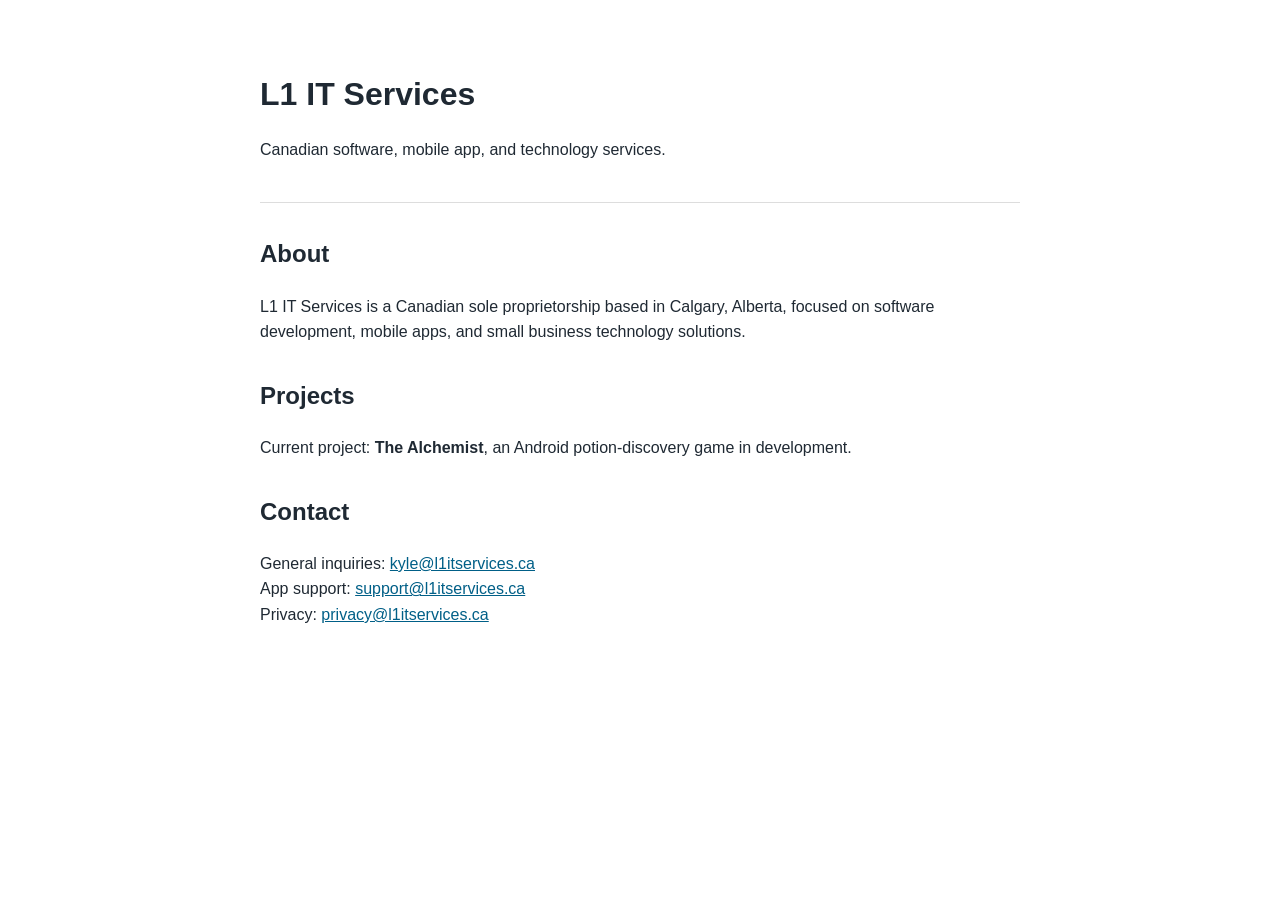
==== index.html @ acfe8d85 "Update index.html" ====
<!doctype html>
<html lang="en">
<head>
  <meta charset="utf-8">
  <meta name="viewport" content="width=device-width, initial-scale=1">
  <title>L1 IT Services</title>
  <meta name="description" content="L1 IT Services is a Canadian software and mobile app development business based in Calgary, Alberta.">
  <style>
    body {
      font-family: Arial, sans-serif;
      max-width: 760px;
      margin: 0 auto;
      padding: 48px 20px;
      line-height: 1.6;
      color: #1f2933;
    }

    header {
      border-bottom: 1px solid #ddd;
      margin-bottom: 32px;
      padding-bottom: 24px;
    }

    h1 {
      margin-bottom: 8px;
    }

    a {
      color: #005f87;
    }

    .section {
      margin-bottom: 32px;
    }
  </style>
</head>
<body>
  <header>
    <h1>L1 IT Services</h1>
    <p>Canadian software, mobile app, and technology services.</p>
  </header>

  <main>
    <section class="section">
      <h2>About</h2>
      <p>
        L1 IT Services is a Canadian sole proprietorship based in Calgary, Alberta,
        focused on software development, mobile apps, and small business technology solutions.
      </p>
    </section>

    <section class="section">
      <h2>Projects</h2>
      <p>
        Current project: <strong>The Alchemist</strong>, an Android potion-discovery game in development.
      </p>
    </section>

    <section class="section">
      <h2>Contact</h2>
      <p>
        General inquiries: <a href="mailto:kyle@l1itservices.ca">kyle@l1itservices.ca</a><br>
        App support: <a href="mailto:support@l1itservices.ca">support@l1itservices.ca</a><br>
        Privacy: <a href="mailto:privacy@l1itservices.ca">privacy@l1itservices.ca</a>
      </p>
    </section>
  </main>
</body>
</html>
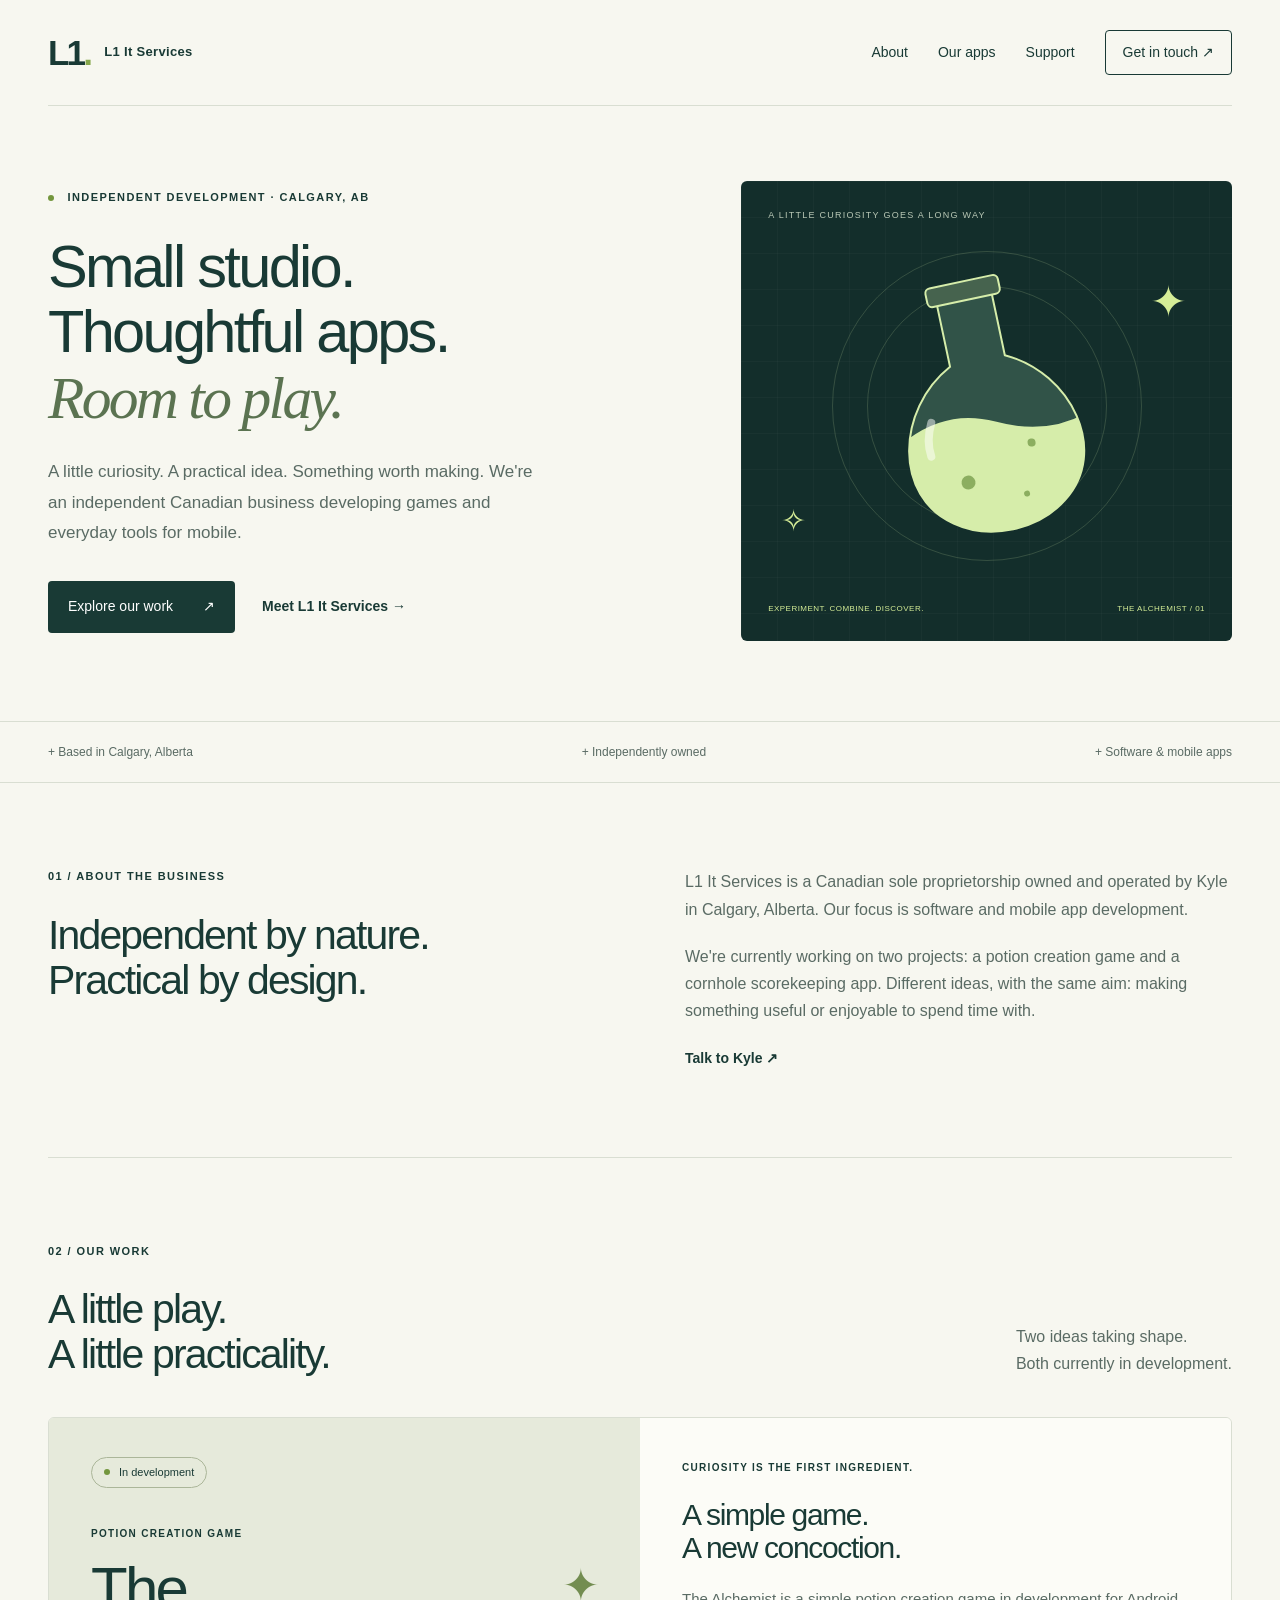
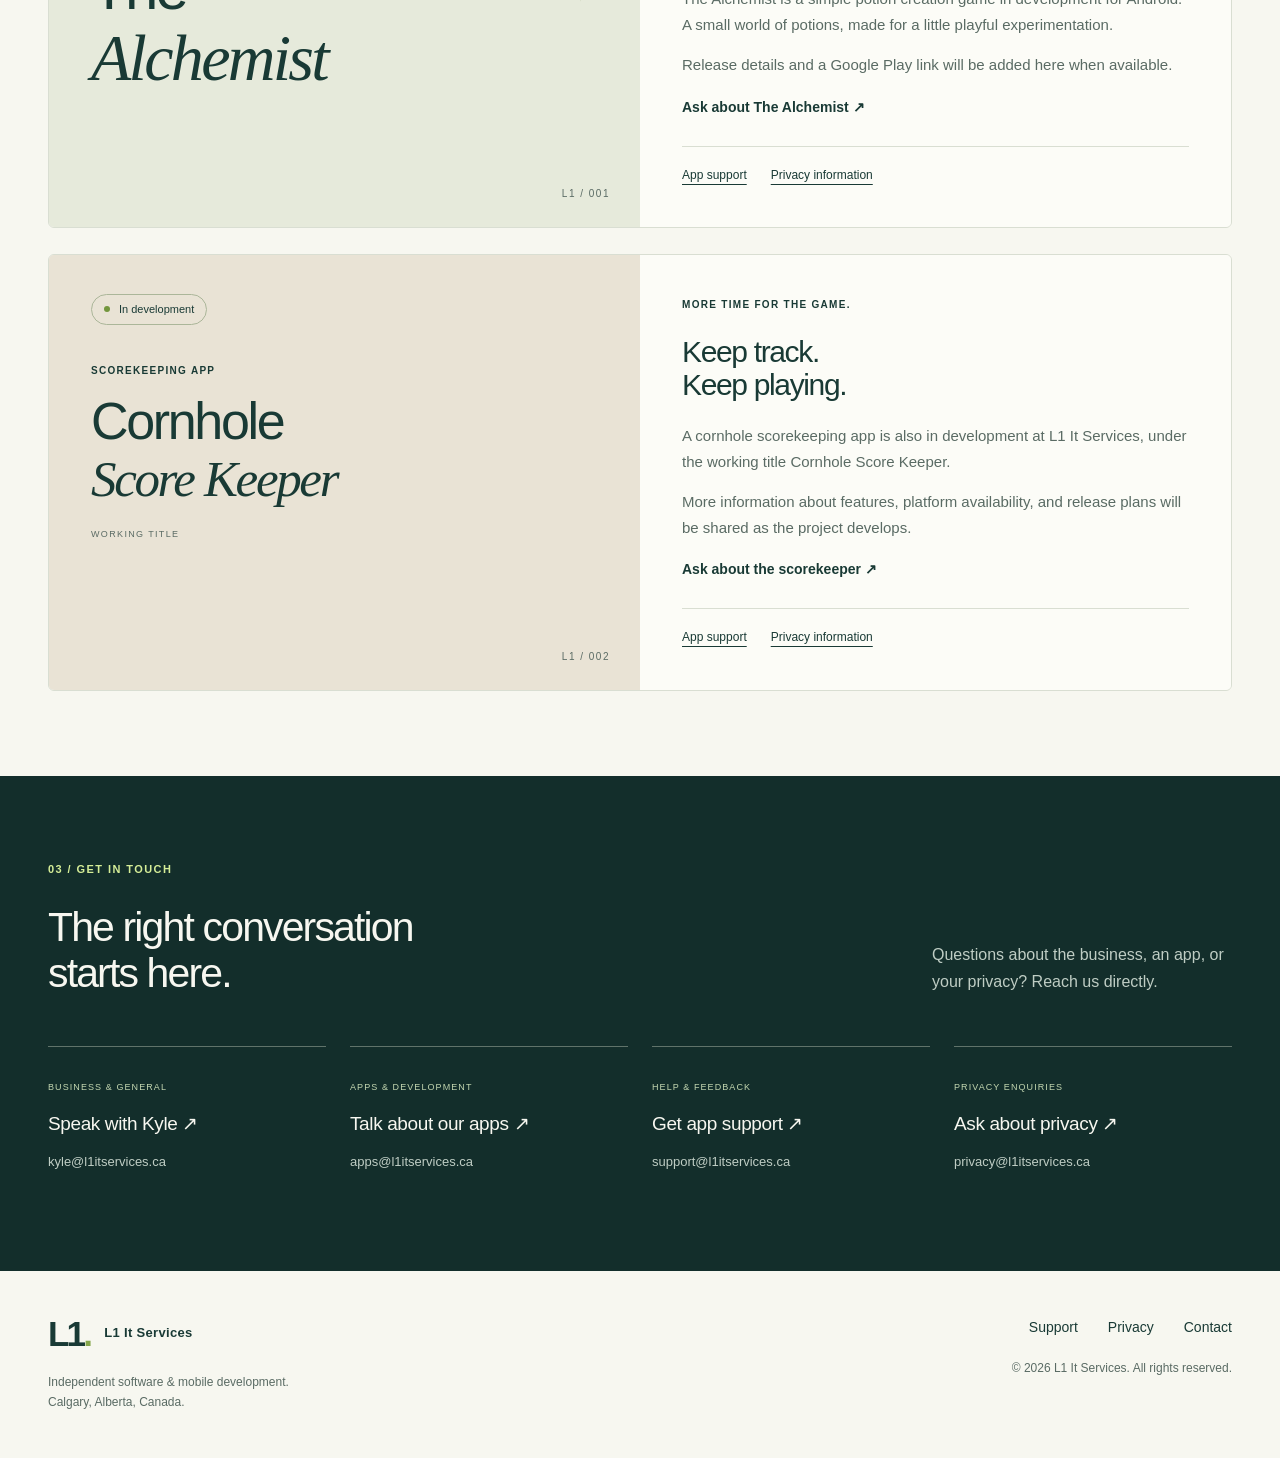
==== commit b1d0def4: "Updated Site" ====
--- a/index.html
+++ b/index.html
@@ -1,69 +1,16 @@
 <!doctype html>
-<html lang="en">
-<head>
-  <meta charset="utf-8">
-  <meta name="viewport" content="width=device-width, initial-scale=1">
-  <title>L1 IT Services</title>
-  <meta name="description" content="L1 IT Services is a Canadian software and mobile app development business based in Calgary, Alberta.">
-  <style>
-    body {
-      font-family: Arial, sans-serif;
-      max-width: 760px;
-      margin: 0 auto;
-      padding: 48px 20px;
-      line-height: 1.6;
-      color: #1f2933;
-    }
-
-    header {
-      border-bottom: 1px solid #ddd;
-      margin-bottom: 32px;
-      padding-bottom: 24px;
-    }
-
-    h1 {
-      margin-bottom: 8px;
-    }
-
-    a {
-      color: #005f87;
-    }
-
-    .section {
-      margin-bottom: 32px;
-    }
-  </style>
-</head>
-<body>
-  <header>
-    <h1>L1 IT Services</h1>
-    <p>Canadian software, mobile app, and technology services.</p>
-  </header>
-
-  <main>
-    <section class="section">
-      <h2>About</h2>
-      <p>
-        L1 IT Services is a Canadian sole proprietorship based in Calgary, Alberta,
-        focused on software development, mobile apps, and small business technology solutions.
-      </p>
-    </section>
-
-    <section class="section">
-      <h2>Projects</h2>
-      <p>
-        Current project: <strong>The Alchemist</strong>, an Android potion-discovery game in development.
-      </p>
-    </section>
-
-    <section class="section">
-      <h2>Contact</h2>
-      <p>
-        General inquiries: <a href="mailto:kyle@l1itservices.ca">kyle@l1itservices.ca</a><br>
-        App support: <a href="mailto:support@l1itservices.ca">support@l1itservices.ca</a><br>
-        Privacy: <a href="mailto:privacy@l1itservices.ca">privacy@l1itservices.ca</a>
-      </p>
-    </section>
-  </main>
-</body>
-</html>+<html lang="en-CA">
+<head><meta charset="utf-8"><meta name="viewport" content="width=device-width, initial-scale=1"><title>L1 It Services | Independent app development · Calgary</title><meta name="description" content="L1 It Services is an independent software and mobile app business in Calgary, Alberta, Canada. Discover our projects and contact us for app support."><meta name="theme-color" content="#183b35"><link rel="stylesheet" href="styles.css"><link rel="icon" href="favicon.svg" type="image/svg+xml"></head>
+<body><a class="skip" href="#main">Skip to content</a>
+<header class="wrap header"><a class="brand" href="./"><b>L1<span>.</span></b><span>L1 It Services</span></a><nav aria-label="Main navigation"><a href="#about">About</a><a href="#apps">Our apps</a><a href="support.html">Support</a><a class="nav-cta" href="#contact">Get in touch ↗</a></nav></header>
+<main id="main">
+<section class="wrap hero"><div><p class="eyebrow"><i></i> INDEPENDENT DEVELOPMENT · CALGARY, AB</p><h1>Small studio.<br>Thoughtful apps.<br><em>Room to play.</em></h1><p class="intro">A little curiosity. A practical idea. Something worth making. We're an independent Canadian business developing games and everyday tools for mobile.</p><div class="actions"><a class="button" href="#apps">Explore our work <span aria-hidden="true">↗</span></a><a class="text-link" href="#about">Meet L1 It Services →</a></div></div>
+<div class="art" aria-hidden="true"><span class="art-top">A LITTLE CURIOSITY GOES A LONG WAY</span><div class="orbit"></div><div class="orbit inner"></div><span class="spark s1">✦</span><span class="spark s2">✧</span><svg class="potion" viewBox="0 0 240 300"><defs><clipPath id="bottle"><path d="M92 35H148V104C210 135 230 220 177 258C145 282 95 282 63 258C10 220 30 135 92 104Z"/></clipPath></defs><g transform="rotate(-12 120 150)"><path d="M92 35H148V104C210 135 230 220 177 258C145 282 95 282 63 258C10 220 30 135 92 104Z" fill="#315348" stroke="#d6edaa" stroke-width="2"/><path d="M10 181Q70 139 125 167T230 172V300H10Z" fill="#d6edaa" clip-path="url(#bottle)"/><rect x="83" y="23" width="74" height="19" rx="5" fill="#46634e" stroke="#d6edaa" stroke-width="2"/><path d="M62 155Q53 172 55 188" stroke="#ffffff80" stroke-width="8" stroke-linecap="round" fill="none"/><g fill="#8cae60"><circle cx="86" cy="221" r="7"/><circle cx="156" cy="195" r="4"/><circle cx="141" cy="244" r="3"/></g></g></svg><div class="art-bottom"><span>EXPERIMENT. COMBINE. DISCOVER.</span><span>THE ALCHEMIST / 01</span></div></div></section>
+<div class="strip"><div class="wrap"><span>+ Based in Calgary, Alberta</span><span>+ Independently owned</span><span>+ Software &amp; mobile apps</span></div></div>
+<section id="about" class="wrap section about"><div><p class="eyebrow">01 / ABOUT THE BUSINESS</p><h2>Independent by nature.<br>Practical by design.</h2></div><div><p>L1 It Services is a Canadian sole proprietorship owned and operated by Kyle in Calgary, Alberta. Our focus is software and mobile app development.</p><p>We're currently working on two projects: a potion creation game and a cornhole scorekeeping app. Different ideas, with the same aim: making something useful or enjoyable to spend time with.</p><a class="text-link" href="mailto:kyle@l1itservices.ca">Talk to Kyle ↗</a></div></section>
+<section id="apps" class="wrap section"><div class="section-heading"><div><p class="eyebrow">02 / OUR WORK</p><h2>A little play.<br>A little practicality.</h2></div><p>Two ideas taking shape.<br>Both currently in development.</p></div>
+<article class="project"><div class="project-art alchemist"><span class="badge"><i></i> In development</span><p class="eyebrow">POTION CREATION GAME</p><h3>The<br><em>Alchemist</em></h3><span class="project-symbol" aria-hidden="true">✦</span><span class="project-no">L1 / 001</span></div><div class="project-copy"><p class="eyebrow">CURIOSITY IS THE FIRST INGREDIENT.</p><h4>A simple game.<br>A new concoction.</h4><p>The Alchemist is a simple potion creation game in development for Android. A small world of potions, made for a little playful experimentation.</p><p>Release details and a Google Play link will be added here when available.</p><a class="text-link" href="mailto:apps@l1itservices.ca?subject=The%20Alchemist">Ask about The Alchemist ↗</a><div class="project-links"><a href="support.html">App support</a><a href="privacy.html">Privacy information</a></div></div></article>
+<article class="project"><div class="project-art cornhole"><span class="badge"><i></i> In development</span><p class="eyebrow">SCOREKEEPING APP</p><h3>Cornhole<br><em>Score Keeper</em></h3><span class="working">WORKING TITLE</span><span class="project-no">L1 / 002</span></div><div class="project-copy"><p class="eyebrow">MORE TIME FOR THE GAME.</p><h4>Keep track.<br>Keep playing.</h4><p>A cornhole scorekeeping app is also in development at L1 It Services, under the working title Cornhole Score Keeper.</p><p>More information about features, platform availability, and release plans will be shared as the project develops.</p><a class="text-link" href="mailto:apps@l1itservices.ca?subject=Cornhole%20Score%20Keeper">Ask about the scorekeeper ↗</a><div class="project-links"><a href="support.html">App support</a><a href="privacy.html">Privacy information</a></div></div></article>
+</section>
+<section id="contact" class="contact"><div class="wrap section"><div class="section-heading"><div><p class="eyebrow">03 / GET IN TOUCH</p><h2>The right conversation<br>starts here.</h2></div><p>Questions about the business, an app, or your privacy? Reach us directly.</p></div><div class="contact-grid"><a href="mailto:kyle@l1itservices.ca"><span>BUSINESS &amp; GENERAL</span><h3>Speak with Kyle ↗</h3><p>kyle@l1itservices.ca</p></a><a href="mailto:apps@l1itservices.ca"><span>APPS &amp; DEVELOPMENT</span><h3>Talk about our apps ↗</h3><p>apps@l1itservices.ca</p></a><a href="mailto:support@l1itservices.ca"><span>HELP &amp; FEEDBACK</span><h3>Get app support ↗</h3><p>support@l1itservices.ca</p></a><a href="mailto:privacy@l1itservices.ca"><span>PRIVACY ENQUIRIES</span><h3>Ask about privacy ↗</h3><p>privacy@l1itservices.ca</p></a></div></div></section></main>
+<footer class="wrap footer"><div><a class="brand" href="./"><b>L1<span>.</span></b><span>L1 It Services</span></a><p>Independent software &amp; mobile development.<br>Calgary, Alberta, Canada.</p></div><div><nav aria-label="Footer navigation"><a href="support.html">Support</a><a href="privacy.html">Privacy</a><a href="#contact">Contact</a></nav><p>© 2026 L1 It Services. All rights reserved.</p></div></footer></body></html>
--- a/styles.css
+++ b/styles.css
@@ -0,0 +1 @@
+:root{--paper:#f7f7f0;--ink:#193a35;--muted:#5a6b64;--line:#d9ded2;--lime:#d5ed97;--dark:#132e2b}*{box-sizing:border-box}html{scroll-behavior:smooth;scroll-padding-top:25px}body{margin:0;background:var(--paper);color:var(--ink);font:16px/1.7 Arial,Helvetica,sans-serif}a{color:inherit;text-underline-offset:5px}a:focus-visible{outline:3px solid #86a74b;outline-offset:6px}h1,h2,h3,h4,p{margin-top:0}h1,h2,h3,h4{line-height:1.1;font-weight:500;letter-spacing:-.045em}h1{font-size:clamp(42px,4.65vw,68px);margin-bottom:26px}h2{font-size:clamp(32px,3.2vw,46px);margin-bottom:0}em{font-family:Georgia,'Times New Roman',serif;font-weight:400}h1 em{color:#5b7351}.wrap{width:min(1200px,calc(100% - 96px));margin-inline:auto}.header{min-height:106px;display:flex;justify-content:space-between;align-items:center;gap:30px;border-bottom:1px solid var(--line)}.brand{display:inline-flex;align-items:center;gap:14px;text-decoration:none;font-size:13px;font-weight:700;letter-spacing:.025em;white-space:nowrap}.brand b{font-size:35px;line-height:1;letter-spacing:-.08em}.brand b span{color:#86a74b}.header nav,.footer nav{display:flex;align-items:center;gap:30px}.header nav a,.footer nav a{text-decoration:none;font-size:14px}.header nav a:hover,.footer nav a:hover{text-decoration:underline}.nav-cta{border:1px solid var(--ink);padding:10px 17px;border-radius:4px}.hero{padding-block:75px 80px;display:grid;grid-template-columns:1.3fr 1fr;gap:55px;align-items:center}.eyebrow{font-size:11px;letter-spacing:.13em;font-weight:700;margin-bottom:27px;line-height:1.6}i{display:inline-block;width:6px;height:6px;border-radius:50%;background:#73963d;margin-right:9px;vertical-align:middle}.intro{max-width:490px;color:var(--muted);font-size:17px;line-height:1.8;margin-bottom:32px}.actions{display:flex;gap:27px;align-items:center;flex-wrap:wrap}.button{display:inline-flex;align-items:center;gap:30px;background:var(--ink);color:white;padding:14px 20px;border-radius:4px;font-size:14px;text-decoration:none}.button:hover{background:#285349}.text-link{font-size:14px;font-weight:600;text-decoration:none}.text-link:hover{text-decoration:underline}.art{height:460px;position:relative;background-color:var(--dark);background-image:linear-gradient(#ffffff06 1px,transparent 1px),linear-gradient(90deg,#ffffff06 1px,transparent 1px);background-size:36px 36px;overflow:hidden;border-radius:6px;color:var(--lime)}.art-top{position:absolute;top:27px;left:27px;font-size:9px;letter-spacing:.14em;color:#b9c8b6}.orbit{position:absolute;left:50%;top:49%;border:1px solid #b5cd9535;border-radius:50%;transform:translate(-50%,-50%);width:310px;height:310px}.orbit.inner{width:240px;height:240px}.spark{position:absolute;font-family:Georgia,serif}.s1{top:85px;right:45px;font-size:44px}.s2{left:40px;bottom:95px;font-size:30px}.potion{position:absolute;left:50%;top:49%;transform:translate(-50%,-50%);width:240px;height:300px}.art-bottom{position:absolute;bottom:25px;left:27px;right:27px;display:flex;justify-content:space-between;gap:10px;font-size:8px;letter-spacing:.06em}.strip{border-block:1px solid var(--line)}.strip .wrap{display:flex;justify-content:space-between;gap:20px;padding-block:20px;font-size:12px;color:var(--muted)}.section{padding-block:85px}.about{display:grid;grid-template-columns:1fr 1fr;gap:90px;border-bottom:1px solid var(--line)}.about p:not(.eyebrow){color:var(--muted);margin-bottom:20px}.section-heading{display:flex;justify-content:space-between;gap:60px;align-items:end;margin-bottom:40px}.section-heading>p{color:var(--muted);max-width:300px;margin:0}.project{display:grid;grid-template-columns:1fr 1fr;border:1px solid var(--line);border-radius:6px;overflow:hidden;margin-top:26px}.project-art{background:#e6eadb;padding:38px 42px;position:relative;min-height:405px}.badge{display:inline-flex;align-items:center;border:1px solid #abb699;border-radius:30px;font-size:11px;padding:5px 12px}.project-art .eyebrow{font-size:10px;margin:38px 0 14px}.project-art h3{font-size:60px;margin:0}.project-art em{font-size:66px}.project-symbol{position:absolute;right:40px;top:130px;font-size:45px;color:#738d51}.project-no{position:absolute;bottom:25px;right:30px;font-size:10px;letter-spacing:.15em;color:var(--muted)}.cornhole{background:#e9e3d5}.cornhole h3{font-size:52px}.cornhole em{font-size:51px}.working{display:block;font-size:9px;letter-spacing:.15em;margin-top:20px;color:var(--muted)}.project-copy{padding:42px;background:#fcfcf7}.project-copy .eyebrow{font-size:10px;margin-bottom:22px}.project-copy h4{font-size:30px;margin-bottom:22px}.project-copy>p:not(.eyebrow){font-size:15px;color:var(--muted)}.project-links{display:flex;gap:24px;border-top:1px solid var(--line);margin-top:26px;padding-top:18px;font-size:12px}.contact{background:var(--dark);color:var(--paper)}.contact .eyebrow{color:var(--lime)}.contact .section-heading>p{color:#bfcdc4}.contact-grid{display:grid;grid-template-columns:repeat(4,1fr);gap:24px;margin-top:50px}.contact-grid>a{border-top:1px solid #60736a;padding-top:24px;text-decoration:none;min-width:0}.contact-grid>a>span{font-size:9px;letter-spacing:.12em;color:#c4d7b1}.contact-grid h3{font-size:19px;letter-spacing:-.02em;margin-block:16px}.contact-grid p{font-size:13px;color:#bfcdc4;overflow-wrap:anywhere}.contact-grid>a:hover h3{text-decoration:underline;text-underline-offset:5px}.footer{padding-block:45px;display:flex;justify-content:space-between;gap:30px}.footer p{font-size:12px;color:var(--muted);margin-top:18px;margin-bottom:0}.footer>div:last-child{text-align:right}.footer nav{justify-content:flex-end}.skip{position:absolute;top:-100px;left:20px;background:white;padding:10px;z-index:10}.skip:focus{top:10px}.page-main{max-width:800px;padding-block:65px 85px;min-height:65vh}.page-main h1{font-size:52px}.page-main h2{font-size:26px;margin:38px 0 15px}.page-main p,.page-main li{color:var(--muted)}.page-main .eyebrow{color:var(--ink)}.notice{padding:24px;background:#e6eadb;border-left:3px solid #7c964d;border-radius:3px}.notice p:last-child{margin-bottom:0}.page-main+.footer{border-top:1px solid var(--line)}@media(max-width:1000px){.wrap{width:calc(100% - 56px)}.hero{gap:30px}.art{height:410px}.contact-grid{grid-template-columns:repeat(2,1fr);gap:35px}.about{gap:40px}.project-art,.project-copy{padding:30px}.project-art h3{font-size:49px}.project-art em{font-size:53px}.cornhole em{font-size:43px}.project-symbol{font-size:30px;right:25px}.art-bottom{flex-direction:column}}@media(max-width:720px){.wrap{width:calc(100% - 40px)}.header{min-height:100px;flex-wrap:wrap;gap:18px;padding-block:22px}.header nav{gap:22px;flex-wrap:wrap;width:100%}.header nav a{font-size:12px}.nav-cta{padding:0;border:none}.hero{grid-template-columns:1fr;padding-block:45px;gap:40px}h1{font-size:clamp(36px,8vw,54px)}.hero .eyebrow{font-size:9px}.art{height:360px}.art-bottom{flex-direction:row;font-size:7px}.strip .wrap{flex-direction:column;gap:5px;padding-block:17px}.section{padding-block:55px}.about{grid-template-columns:1fr;gap:25px}.section-heading{align-items:start;flex-direction:column;gap:20px}.project{grid-template-columns:1fr}.project-art{min-height:350px}.project-art h3{font-size:56px}.project-art em{font-size:60px}.cornhole em{font-size:46px}.project-copy{padding:30px 25px}.footer{flex-direction:column}.footer>div:last-child{text-align:left}.footer nav{justify-content:flex-start}.contact-grid{gap:28px 20px}.contact-grid h3{font-size:17px}.contact-grid p{font-size:12px}.page-main{padding-block:45px 60px}.page-main h1{font-size:40px}}@media(prefers-reduced-motion:reduce){html{scroll-behavior:auto}}
